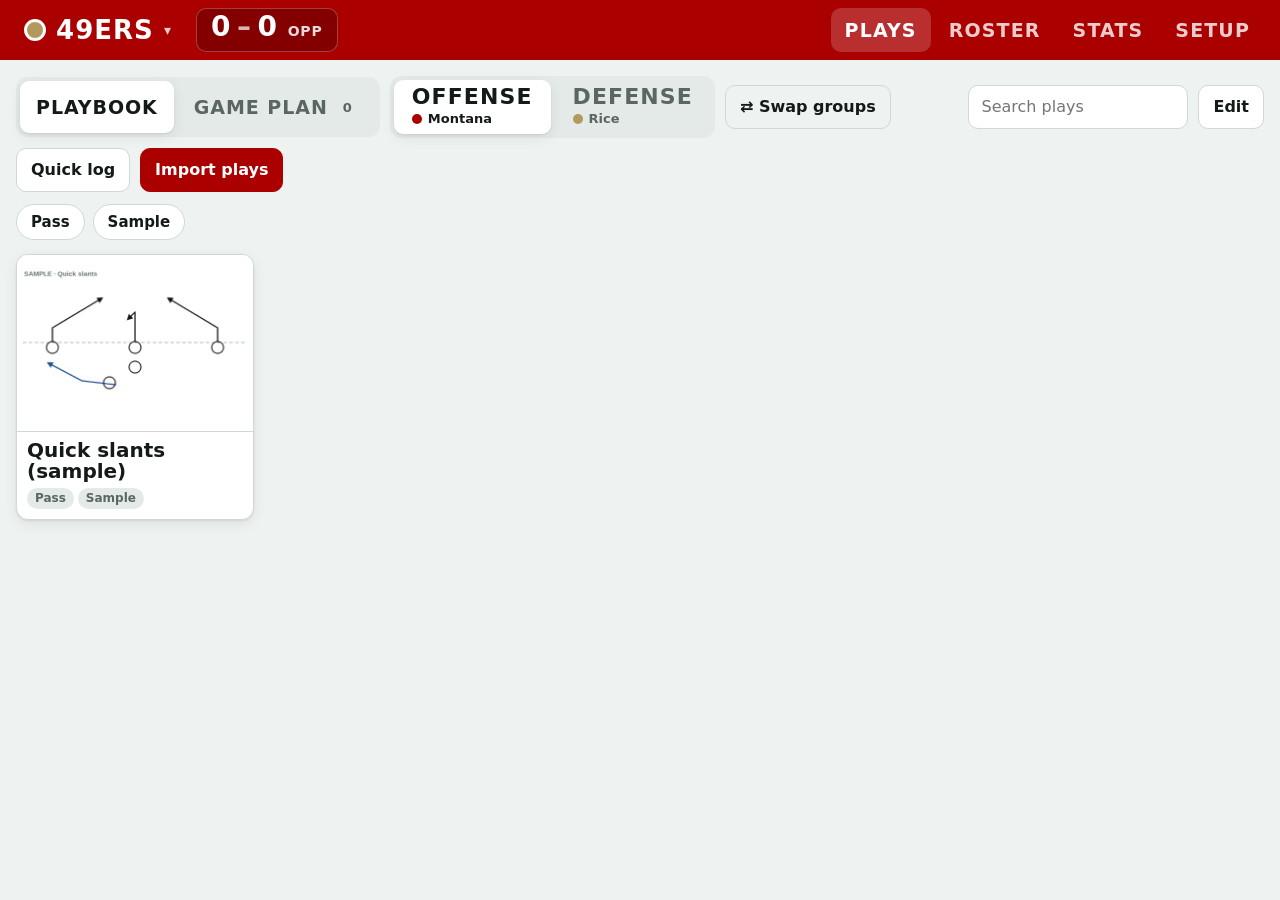
==== index.html @ 00a30e11 "Add files via upload" ====
<!doctype html>
<html lang="en">
<head>
<meta charset="utf-8">
<meta name="viewport" content="width=device-width,initial-scale=1,viewport-fit=cover,user-scalable=no">
<meta name="apple-mobile-web-app-capable" content="yes">
<meta name="mobile-web-app-capable" content="yes">
<meta name="apple-mobile-web-app-status-bar-style" content="black-translucent">
<meta name="apple-mobile-web-app-title" content="Huddle">
<meta name="theme-color" content="#8f1426">
<link rel="manifest" href="manifest.webmanifest">
<link rel="apple-touch-icon" href="icons/icon-180.png">
<title>Huddle Playbook</title>
<link rel="stylesheet" href="app.css">
</head>
<body>
<div id="app">
  <header class="topbar">
    <button type="button" class="brand" data-act="teams" aria-label="Switch team"><span class="brand-mark" aria-hidden="true"></span><span id="teamName">49ers</span><span class="caret" aria-hidden="true">▾</span></button>
    <button type="button" class="scorebox" id="scorebox" data-act="score" aria-label="Score"></button>
    <nav class="tabs" aria-label="Sections">
      <button class="tab" data-act="nav" data-view="library">Plays</button>
      <button class="tab" data-act="nav" data-view="roster">Roster</button>
      <button class="tab" data-act="nav" data-view="stats">Stats</button>
      <button class="tab" data-act="nav" data-view="setup">Setup</button>
    </nav>
  </header>
  <div id="banner" class="banner" hidden></div>
  <main id="views">
    <section id="view-library" class="view"></section>
    <section id="view-play" class="view view-full" hidden></section>
    <section id="view-edit" class="view view-full" hidden></section>
    <section id="view-roster" class="view" hidden></section>
    <section id="view-stats" class="view" hidden></section>
    <section id="view-setup" class="view" hidden></section>
  </main>
</div>
<div id="sheet" class="sheet" hidden><div class="sheet-card" id="sheetCard"></div></div>
<div id="toast" class="toast" hidden></div>
<input type="file" id="fileInput" hidden>
<script src="vendor/jszip.min.js"></script>
<script src="vendor/pdf.min.js"></script>
<script src="app.js"></script>
</body>
</html>
---- app.css ----
/* Layout: one-screen sideline app. Team-red top bar, turf-tinted neutral ground,
   white "whiteboard" stage for plays, gold reserved for the LOG action. */
@font-face { font-family: 'Barlow Condensed'; font-weight: 600; font-display: swap; src: url(fonts/bc-600.woff2) format('woff2'); }
@font-face { font-family: 'Barlow Condensed'; font-weight: 700; font-display: swap; src: url(fonts/bc-700.woff2) format('woff2'); }
@font-face { font-family: 'Barlow Condensed'; font-weight: 800; font-display: swap; src: url(fonts/bc-800.woff2) format('woff2'); }

:root {
  --bg: #eef2f0;
  --surface: #ffffff;
  --surface-2: #e4eae7;
  --ink: #141a18;
  --muted: #5a6662;
  --line: #cfd8d4;
  --brand: #8f1426;
  --on-brand: #ffffff;
  --gold: #c9a458;
  --on-gold: #1d1606;
  --select: #1f6fe0;
  --danger: #b3261e;
  --ok: #1f7a3f;
  --shadow: 0 1px 2px rgba(10, 20, 15, .08), 0 4px 14px rgba(10, 20, 15, .07);
  --display: 'Barlow Condensed', 'Arial Narrow', 'Roboto Condensed', system-ui, sans-serif;
  --body: -apple-system, BlinkMacSystemFont, 'Segoe UI', Roboto, system-ui, sans-serif;
  --tk: 56px;
  color-scheme: light;
}
@media (prefers-color-scheme: dark) {
  :root:not([data-theme="light"]) {
    --bg: #0f1412; --surface: #1a211e; --surface-2: #252e2a; --ink: #eef3f0; --muted: #9eaba6;
    --line: #34403b; --brand: #c2334a; --on-brand: #ffffff; --gold: #d6b36b; --on-gold: #1d1606;
    --select: #5aa0ff; --danger: #ff6b5e; --ok: #4cc27a;
    --shadow: 0 1px 2px rgba(0,0,0,.4), 0 4px 14px rgba(0,0,0,.3);
    color-scheme: dark;
  }
}
:root[data-theme="dark"] {
  --bg: #0f1412; --surface: #1a211e; --surface-2: #252e2a; --ink: #eef3f0; --muted: #9eaba6;
  --line: #34403b; --brand: #c2334a; --on-brand: #ffffff; --gold: #d6b36b; --on-gold: #1d1606;
  --select: #5aa0ff; --danger: #ff6b5e; --ok: #4cc27a;
  --shadow: 0 1px 2px rgba(0,0,0,.4), 0 4px 14px rgba(0,0,0,.3);
  color-scheme: dark;
}

/* group colors: used on the white stage and on discs, so they are fixed values */
.g-red   { --gc: #a3142b; --gc-ink: #fff; }
.g-gold  { --gc: #c9a458; --gc-ink: #1d1606; }
.g-blue  { --gc: #1d4f91; --gc-ink: #fff; }
.g-green { --gc: #1f6b3a; --gc-ink: #fff; }
.g-black { --gc: #1c1c1c; --gc-ink: #fff; }
.g-orange{ --gc: #d9641c; --gc-ink: #fff; }

* { box-sizing: border-box; }
html, body { height: 100%; }
body {
  margin: 0; background: var(--bg); color: var(--ink);
  font: 16px/1.4 var(--body);
  -webkit-user-select: none; user-select: none;
  -webkit-tap-highlight-color: transparent;
  overscroll-behavior: none;
}
input, textarea, select { font: inherit; color: inherit; -webkit-user-select: text; user-select: text; }
img { -webkit-user-drag: none; -webkit-touch-callout: none; max-width: 100%; }
button { font: inherit; color: inherit; cursor: pointer; }
:focus-visible { outline: 3px solid var(--select); outline-offset: 2px; }
h1, h2, h3, h4 { font-family: var(--display); margin: 0; letter-spacing: .01em; text-wrap: balance; }

#app {
  height: 100%; display: flex; flex-direction: column;
  padding-left: env(safe-area-inset-left, 0px); padding-right: env(safe-area-inset-right, 0px);
}

/* top bar */
.topbar {
  display: flex; align-items: center; gap: 16px; flex-wrap: wrap;
  padding: calc(8px + env(safe-area-inset-top, 0px)) 16px 8px;
  background: var(--brand); color: var(--on-brand);
}
.brand { display: flex; align-items: center; gap: 10px; font: 800 26px/1 var(--display); letter-spacing: .04em; text-transform: uppercase; }
.brand-mark { width: 22px; height: 22px; border-radius: 50%; background: var(--gold); border: 3px solid #fff; }
.tabs { display: flex; gap: 4px; margin-left: auto; }
.tab {
  border: 0; background: transparent; color: inherit; opacity: .8;
  font: 700 19px/1 var(--display); letter-spacing: .06em; text-transform: uppercase;
  padding: 10px 14px; border-radius: 10px; min-height: 44px;
}
.tab.on { background: rgba(255,255,255,.18); opacity: 1; }
.banner { background: var(--gold); color: var(--on-gold); padding: 8px 16px; font-weight: 600; }

main { flex: 1; min-height: 0; position: relative; }
.view { position: absolute; inset: 0; overflow: auto; padding: 16px 16px calc(24px + env(safe-area-inset-bottom, 0px)); -webkit-overflow-scrolling: touch; }
.view-full { display: flex; flex-direction: column; overflow: hidden; padding: 0; }
.view[hidden] { display: none !important; }

/* buttons & controls */
.btn {
  display: inline-flex; align-items: center; justify-content: center; gap: 6px;
  min-height: 44px; padding: 0 14px; border-radius: 10px;
  border: 1px solid var(--line); background: var(--surface); color: var(--ink);
  font-weight: 600; white-space: nowrap;
}
.btn:active { transform: translateY(1px); }
.btn.primary { background: var(--brand); border-color: var(--brand); color: var(--on-brand); }
.btn.ghost { background: transparent; }
.btn.danger { color: var(--danger); border-color: color-mix(in srgb, var(--danger) 40%, var(--line)); }
.btn.armed { background: var(--danger); color: #fff; border-color: var(--danger); }
.btn.small { min-height: 34px; padding: 0 10px; font-size: 14px; }
.btn.log {
  min-height: 64px; min-width: 150px; border: 0; border-radius: 14px;
  background: var(--gold); color: var(--on-gold);
  font: 800 32px/1 var(--display); letter-spacing: .08em;
  box-shadow: var(--shadow);
}
.spacer { flex: 1; }
.seg { display: inline-flex; background: var(--surface-2); border-radius: 12px; padding: 4px; gap: 4px; }
.seg button { border: 0; background: transparent; border-radius: 9px; padding: 6px 14px; min-height: 40px; font-weight: 600; color: var(--muted); }
.seg button.on { background: var(--surface); color: var(--ink); box-shadow: var(--shadow); }
.seg-side button { display: flex; flex-direction: column; align-items: flex-start; padding: 6px 18px; min-height: 52px; }
.seg-side b { font: 800 22px/1 var(--display); letter-spacing: .05em; text-transform: uppercase; }
.seg-side small { display: inline-flex; align-items: center; gap: 6px; font-size: 13px; font-weight: 600; margin-top: 2px; }
.gdot::before { content: ''; width: 10px; height: 10px; border-radius: 50%; background: var(--gc); display: inline-block; }
input[type=text], input[type=search], input[type=date], input:not([type]), select {
  min-height: 44px; padding: 0 12px; border-radius: 10px; border: 1px solid var(--line);
  background: var(--surface); color: var(--ink);
}
.search { width: 220px; max-width: 100%; }
.muted { color: var(--muted); }
.label { font: 700 13px/1 var(--body); letter-spacing: .08em; text-transform: uppercase; color: var(--muted); }

/* library */
.lib-head { display: flex; flex-wrap: wrap; gap: 10px; align-items: center; margin-bottom: 12px; }
.tagbar { display: flex; flex-wrap: wrap; gap: 8px; margin-bottom: 14px; }
.tagchip {
  border: 1px solid var(--line); background: var(--surface); border-radius: 999px;
  padding: 0 14px; min-height: 36px; font-weight: 600; font-size: 15px;
}
.tagchip.on { background: var(--ink); color: var(--bg); border-color: var(--ink); }
.grid { display: grid; grid-template-columns: repeat(auto-fill, minmax(min(100%, 210px), 1fr)); gap: 14px; }
.card {
  display: flex; flex-direction: column; text-align: left; padding: 0; overflow: hidden;
  background: var(--surface); border: 1px solid var(--line); border-radius: 12px; box-shadow: var(--shadow);
}
.thumb { aspect-ratio: 4 / 3; background: #fff; display: flex; align-items: center; justify-content: center; border-bottom: 1px solid var(--line); max-width: 100%; }
.thumb img { width: 100%; height: 100%; object-fit: contain; }
.card-body { padding: 8px 10px 10px; display: flex; flex-direction: column; gap: 6px; }
.card-row { display: flex; align-items: flex-start; gap: 8px; }
.card-name { font: 700 20px/1.05 var(--display); flex: 1; min-width: 0; }
.called { font: 700 13px/1 var(--body); background: var(--surface-2); padding: 4px 7px; border-radius: 6px; font-variant-numeric: tabular-nums; }
.pills { display: flex; flex-wrap: wrap; gap: 4px; }
.pill { font-size: 12px; font-weight: 600; padding: 2px 8px; border-radius: 999px; background: var(--surface-2); color: var(--muted); }
.empty { padding: 48px 16px; text-align: center; display: grid; gap: 12px; justify-items: center; }
.empty h3 { font-size: 30px; }

/* play view */
.play-top { display: flex; align-items: center; gap: 10px; padding: 10px 16px; flex-wrap: wrap; border-bottom: 1px solid var(--line); background: var(--surface); }
.play-title { flex: 1; min-width: 180px; display: grid; gap: 4px; }
.play-title h2 { font-size: 30px; line-height: 1; }
.play-sub { font-size: 14px; color: var(--muted); font-weight: 600; }
.play-tools { display: flex; gap: 8px; flex-wrap: wrap; }
.hint { padding: 8px 16px; font-size: 15px; color: var(--muted); display: flex; gap: 10px; align-items: center; flex-wrap: wrap; min-height: 48px; }
.hint.active { color: var(--ink); background: color-mix(in srgb, var(--select) 12%, var(--bg)); }
.stage-wrap { flex: 1; min-height: 0; display: flex; align-items: center; justify-content: center; padding: 6px 16px 10px; }
.stage { position: relative; background: #fff; border-radius: 8px; box-shadow: var(--shadow); touch-action: none; max-width: 100%; }
.stage > img { width: 100%; height: 100%; display: block; pointer-events: none; border-radius: 8px; }
.token {
  position: absolute; transform: translate(-50%, -50%); z-index: 2;
  display: flex; flex-direction: column; align-items: center; touch-action: none; cursor: grab;
}
.token.dragging { z-index: 5; cursor: grabbing; }
.token.dragging .disc { transform: scale(1.12); }
.disc {
  position: relative; width: var(--tk); height: var(--tk); border-radius: 50%;
  display: grid; place-items: center; overflow: hidden;
  background: var(--gc, #444); color: var(--gc-ink, #fff);
  border: 3px solid #fff; box-shadow: 0 2px 6px rgba(0,0,0,.35);
  font: 800 calc(var(--tk) * .42)/1 var(--display); letter-spacing: .02em;
  transition: transform .12s;
}
.disc img { width: 100%; height: 100%; object-fit: cover; }
.tname {
  margin-top: 3px; padding: 2px 7px; border-radius: 6px; white-space: nowrap;
  background: rgba(15, 20, 18, .82); color: #fff; font: 700 calc(var(--tk) * .27)/1.1 var(--body);
}
.tpos {
  position: absolute; top: calc(var(--tk) * -.12); left: calc(50% + var(--tk) * .28);
  background: #fff; color: #111; border: 1.5px solid #111; border-radius: 5px;
  font: 800 12px/1 var(--display); padding: 2px 4px; letter-spacing: .04em;
}
.token.sel .disc { box-shadow: 0 0 0 4px var(--select), 0 2px 10px rgba(0,0,0,.4); }
.token.empty .disc { background: rgba(255,255,255,.75); color: #333; border: 3px dashed #555; font-size: calc(var(--tk) * .3); }
.token.spot .disc { background: #1c1c1c; color: #fff; font-size: calc(var(--tk) * .32); }
.token.spot.sel .disc { background: var(--select); }
.drop-hot .disc { box-shadow: 0 0 0 5px var(--gold), 0 2px 10px rgba(0,0,0,.4); }

.bench {
  display: flex; gap: 10px; align-items: center; overflow-x: auto;
  padding: 10px 16px calc(10px + env(safe-area-inset-bottom, 0px));
  border-top: 1px solid var(--line); background: var(--surface);
}
.bench-label { font: 700 16px/1 var(--display); letter-spacing: .06em; text-transform: uppercase; color: var(--muted); white-space: nowrap; }
.pchip {
  display: flex; align-items: center; gap: 8px; padding: 5px 12px 5px 5px; border-radius: 999px;
  border: 2px solid var(--line); background: var(--surface-2); white-space: nowrap; touch-action: none; flex: none;
}
.pchip .disc { --tk: 40px; border-width: 2px; }
.pchip.sel { border-color: var(--select); background: color-mix(in srgb, var(--select) 14%, var(--surface)); }
.pchip.out { opacity: .5; }
.pchip b { font-weight: 700; }
.snaps { font: 700 12px/1 var(--body); color: var(--muted); font-variant-numeric: tabular-nums; }
.ghost-chip { position: fixed; z-index: 100; pointer-events: none; transform: translate(-50%, -50%); }

/* edit view */
.edit-top { display: flex; align-items: center; gap: 10px; padding: 10px 16px; flex-wrap: wrap; border-bottom: 1px solid var(--line); background: var(--surface); }
.name-input { flex: 1; min-width: 200px; font: 700 24px/1 var(--display) !important; }
.edit-body { flex: 1; min-height: 0; display: grid; grid-template-columns: minmax(0, 1fr) 340px; }
.edit-col { display: flex; flex-direction: column; min-height: 0; min-width: 0; }
.edit-tools { display: flex; flex-wrap: wrap; gap: 8px; padding: 0 16px 12px; align-items: center; }
.edit-panel { border-left: 1px solid var(--line); background: var(--surface); overflow: auto; padding: 16px; display: grid; gap: 20px; align-content: start; }
.edit-panel section { display: grid; gap: 10px; }
.assign-row { display: grid; grid-template-columns: 56px 1fr; gap: 8px; align-items: center; }
.assign-row span { font: 700 18px/1 var(--display); }
.crop-box { position: absolute; border: 3px solid var(--select); background: rgba(31,111,224,.12); box-shadow: 0 0 0 9999px rgba(0,0,0,.35); z-index: 6; pointer-events: none; }
@media (max-width: 820px) {
  .edit-body { grid-template-columns: 1fr; overflow: auto; }
  .edit-col { min-height: 60vh; }
  .edit-panel { border-left: 0; border-top: 1px solid var(--line); }
}

/* sheets */
.sheet { position: fixed; inset: 0; z-index: 50; background: rgba(0,0,0,.45); display: flex; align-items: flex-end; justify-content: center; }
.sheet[hidden] { display: none; }
.sheet-card {
  background: var(--surface); color: var(--ink); width: min(1040px, 100%); max-height: 94%; overflow: auto;
  border-radius: 18px 18px 0 0; padding: 18px 20px calc(18px + env(safe-area-inset-bottom, 0px));
  display: grid; gap: 14px; box-shadow: 0 -6px 30px rgba(0,0,0,.25);
}
.sheet-head { display: flex; align-items: baseline; gap: 12px; flex-wrap: wrap; }
.sheet-head h3 { font-size: 30px; }
.sheet-foot { display: flex; gap: 10px; justify-content: flex-end; flex-wrap: wrap; position: sticky; bottom: calc(-18px - env(safe-area-inset-bottom, 0px)); background: var(--surface); padding-block: 10px; }
.sheet-foot .btn { min-height: 56px; font-size: 18px; padding: 0 24px; }

/* log sheet */
.log-rows { display: grid; gap: 8px; }
.log-row { display: grid; grid-template-columns: 8.5rem repeat(var(--n), minmax(0, 1fr)); gap: 8px; align-items: stretch; }
.log-label { font: 800 21px/1 var(--display); letter-spacing: .04em; text-transform: uppercase; display: flex; align-items: center; }
.kid {
  min-height: 60px; border-radius: 12px; border: 2px solid var(--line); background: var(--surface-2);
  display: flex; align-items: center; gap: 8px; padding: 6px 8px; font-weight: 700; text-align: left; min-width: 0;
}
.kid .disc { --tk: 40px; border-width: 2px; flex: none; }
.kid .kname { overflow: hidden; text-overflow: ellipsis; white-space: nowrap; }
.kid.on { background: var(--brand); border-color: var(--brand); color: var(--on-brand); }
.results { display: flex; flex-wrap: wrap; gap: 8px; align-items: center; }
.results .tagchip { min-height: 48px; font-size: 16px; padding: 0 18px; }
@media (max-width: 640px) {
  .log-row { grid-template-columns: 5.5rem repeat(var(--n), minmax(0, 1fr)); gap: 5px; }
  .log-label { font-size: 16px; }
  .kid { justify-content: center; padding: 4px; }
  .kid .kname { display: none; }
}

/* import */
.opt-grid { display: grid; grid-template-columns: repeat(auto-fit, minmax(min(100%, 240px), 1fr)); gap: 12px; }
.opt { text-align: left; padding: 16px; border-radius: 14px; border: 1px solid var(--line); background: var(--surface-2); display: grid; gap: 6px; align-content: start; }
.opt b { font: 800 22px/1 var(--display); letter-spacing: .03em; }
.opt span { color: var(--muted); font-size: 14px; }
.imp-list { display: grid; gap: 8px; }
.imp-row { display: grid; grid-template-columns: 34px 120px minmax(0,1fr) auto; gap: 10px; align-items: center; padding: 6px; border-radius: 10px; border: 1px solid var(--line); }
.imp-row img { width: 120px; height: 80px; object-fit: contain; background: #fff; border-radius: 6px; border: 1px solid var(--line); }
.imp-row input[type=checkbox] { width: 26px; height: 26px; }
.imp-row.off { opacity: .45; }
.imp-name { width: 100%; }
@media (max-width: 640px) { .imp-row { grid-template-columns: 30px 80px minmax(0,1fr); } .imp-row img { width: 80px; height: 56px; } .imp-row select { grid-column: 3; } }

/* roster / stats / setup pages */
.page { max-width: 1100px; margin: 0 auto; display: grid; gap: 20px; }
.page-head { display: flex; align-items: center; gap: 12px; flex-wrap: wrap; }
.page-head h2 { font-size: 34px; }
.panel { background: var(--surface); border: 1px solid var(--line); border-radius: 14px; padding: 16px; display: grid; gap: 12px; min-width: 0; }
.panel h3 { font-size: 24px; }
.two { display: grid; grid-template-columns: repeat(auto-fit, minmax(min(100%, 420px), 1fr)); gap: 16px; }
.group-head { display: flex; gap: 8px; align-items: center; flex-wrap: wrap; }
.group-head input { flex: 1; min-width: 120px; font: 700 22px/1 var(--display); }
.prow { display: grid; grid-template-columns: 52px minmax(0,1fr) 64px auto; gap: 8px; align-items: center; }
.prow .disc { --tk: 48px; border-width: 2px; cursor: pointer; }
.prow input { width: 100%; min-width: 0; }
.prow-actions { display: flex; gap: 6px; }
.prow.is-out .disc { opacity: .45; }
.row-wrap { display: flex; gap: 8px; flex-wrap: wrap; align-items: center; }
.table-wrap { overflow-x: auto; }
table { border-collapse: collapse; width: 100%; font-variant-numeric: tabular-nums; }
th, td { padding: 8px 10px; border-bottom: 1px solid var(--line); text-align: center; white-space: nowrap; }
th { font: 700 14px/1.1 var(--display); letter-spacing: .06em; text-transform: uppercase; color: var(--muted); }
th:first-child, td:first-child { text-align: left; position: sticky; left: 0; background: var(--surface); }
td.zero { color: var(--line); }
td.hi { font-weight: 800; }
.who { display: flex; align-items: center; gap: 8px; }
.who .disc { --tk: 30px; border-width: 2px; }
.loglist { display: grid; gap: 6px; }
.logitem { display: grid; grid-template-columns: 56px 34px minmax(0,1fr) auto; gap: 10px; align-items: center; padding: 8px 0; border-bottom: 1px solid var(--line); }
.side-badge { font: 800 14px/1 var(--display); padding: 4px 6px; border-radius: 5px; background: var(--surface-2); text-align: center; }
.field { display: grid; gap: 6px; }
.help { font-size: 15px; color: var(--muted); max-width: 70ch; line-height: 1.5; }
.help ol { padding-left: 1.2em; margin: 6px 0; }

.toast {
  position: fixed; left: 50%; bottom: calc(24px + env(safe-area-inset-bottom, 0px)); transform: translateX(-50%);
  z-index: 80; background: var(--ink); color: var(--bg); padding: 10px 12px 10px 18px; border-radius: 12px;
  display: flex; gap: 12px; align-items: center; font-weight: 600; box-shadow: var(--shadow); max-width: calc(100% - 32px);
}
.toast[hidden] { display: none; }
.toast button { background: transparent; border: 1px solid currentColor; color: inherit; border-radius: 8px; padding: 6px 12px; font-weight: 700; }

@media (max-width: 700px) {
  .tabs { margin-left: 0; width: 100%; justify-content: space-between; }
  .tab { font-size: 17px; padding: 8px 10px; }
  .play-title h2 { font-size: 24px; }
  .btn.log { min-width: 110px; font-size: 26px; min-height: 56px; }
  .search { width: 100%; }
}
@media (prefers-reduced-motion: reduce) { * { transition: none !important; } }

/* team settings */
.swatch-input { width: 64px; height: 44px; padding: 2px; border-radius: 10px; border: 1px solid var(--line); background: var(--surface); }
.presets { display: flex; flex-wrap: wrap; gap: 8px; }
.preset { display: inline-flex; align-items: center; gap: 6px; min-height: 40px; padding: 0 12px 0 8px; border-radius: 999px; border: 1px solid var(--line); background: var(--surface); font-weight: 600; font-size: 14px; }
.pswatch { width: 16px; height: 16px; border-radius: 50%; border: 1px solid rgba(0,0,0,.2); }
.small-log { min-height: 44px !important; min-width: 80px !important; font-size: 22px !important; }

/* flip + marker */
.btn.toggled { background: var(--ink); color: var(--bg); border-color: var(--ink); }
.btn:disabled { opacity: .4; }
.stage.flipped > img { transform: scaleX(-1); }
.ink { position: absolute; inset: 0; width: 100%; height: 100%; z-index: 1; pointer-events: none; overflow: visible; }
.ink-hit { fill: none; stroke: transparent; stroke-width: 28; vector-effect: non-scaling-stroke; stroke-linecap: round; }
.stage.drawing { cursor: crosshair; }
.stage.drawing .token { pointer-events: none; opacity: .85; }
.stage.erasing .ink { pointer-events: auto; }
.stage.erasing .ink-hit { pointer-events: stroke; cursor: pointer; }
.inkbar { display: flex; flex-wrap: wrap; gap: 8px; align-items: center; width: 100%; }
.inkc { width: 40px; height: 40px; border-radius: 50%; border: 3px solid var(--surface); box-shadow: 0 0 0 1px var(--line); }
.inkc.on { box-shadow: 0 0 0 3px var(--ink); }
.imp-note { font-size: 13px; font-weight: 600; color: var(--danger); }

/* positions & lineup mode */
.seg-wrap { flex-wrap: wrap; }
.prow { grid-template-rows: auto; }
.prefs { grid-column: 2 / -1; display: flex; flex-wrap: wrap; gap: 6px; align-items: center; margin-top: -2px; }
.prefs .sep { width: 10px; }
.posc { min-width: 40px; min-height: 34px; border-radius: 8px; border: 1px solid var(--line); background: var(--surface-2); font: 700 16px/1 var(--display); letter-spacing: .04em; }
.posc.on { background: var(--brand); color: var(--on-brand); border-color: var(--brand); }
.team-row { display: grid; grid-template-columns: auto minmax(0,1fr) auto; gap: 12px; align-items: center; padding: 10px 12px; border: 1px solid var(--line); border-radius: 12px; }
.team-row.cur { border-color: var(--brand); box-shadow: 0 0 0 2px var(--brand) inset; }
.team-row b { font: 700 22px/1 var(--display); }
.brand { background: transparent; border: 0; color: inherit; padding: 6px 8px; border-radius: 10px; min-height: 44px; }
.brand:hover, .brand:active { background: rgba(255,255,255,.14); }
.brand .caret { font-size: 14px; opacity: .8; }
.banner { display: flex; gap: 10px; align-items: center; flex-wrap: wrap; }
.banner .btn { min-height: 36px; }
[hidden] { display: none !important; }

/* game plan */
.seg-book button { font: 800 19px/1 var(--display); letter-spacing: .05em; text-transform: uppercase; padding: 6px 16px; min-height: 52px; display: inline-flex; align-items: center; gap: 8px; }
.seg-book .count { font: 700 13px/1 var(--body); background: var(--surface-2); color: var(--muted); padding: 3px 7px; border-radius: 999px; }
.seg-book button.on .count { background: var(--brand); color: var(--on-brand); }
.thumb { position: relative; }
.check {
  position: absolute; top: 8px; right: 8px; width: 34px; height: 34px; border-radius: 50%;
  display: grid; place-items: center; font: 800 20px/1 var(--body);
  background: rgba(255,255,255,.9); border: 2px solid #7a8580; color: transparent;
}
.card.in-plan { border-color: var(--brand); box-shadow: 0 0 0 2px var(--brand); }
.card.picking:not(.in-plan) { opacity: .7; }
.pick-hint { margin: -4px 0 12px; border-radius: 10px; }
.disc { border-width: max(2px, calc(var(--tk) * .05)); }
.tpos { top: calc(var(--tk) * -.18); left: calc(50% + var(--tk) * .22); font-size: 11px; }

/* QB throwers */
.disc.qb { border-color: #ffd400 !important; box-shadow: 0 0 0 2px #111, 0 2px 6px rgba(0,0,0,.35); }
.tqb { position: absolute; bottom: calc(var(--tk) * -.16); left: 50%; transform: translateX(-50%); background: #ffd400; color: #111; border: 1.5px solid #111; border-radius: 5px; font: 800 11px/1 var(--display); padding: 2px 4px; letter-spacing: .05em; }
.qbtoggle.on { background: #ffd400; color: #111; border-color: #111; }

/* score */
.scorebox {
  display: inline-flex; align-items: baseline; gap: 6px; min-height: 44px; padding: 4px 14px; border-radius: 10px;
  background: rgba(0,0,0,.22); color: inherit; border: 1px solid rgba(255,255,255,.25);
  font: 800 28px/1 var(--display); font-variant-numeric: tabular-nums; letter-spacing: .02em; align-self: center;
}
.scorebox .dash { opacity: .7; font-weight: 600; }
.scorebox .opp { font: 700 14px/1 var(--display); letter-spacing: .06em; text-transform: uppercase; opacity: .85; margin-left: 4px; max-width: 9em; overflow: hidden; text-overflow: ellipsis; white-space: nowrap; }
.score-grid { display: grid; grid-template-columns: 1fr 1fr; gap: 14px; }
.score-col { display: grid; gap: 10px; justify-items: center; padding: 14px; border: 1px solid var(--line); border-radius: 14px; background: var(--surface-2); min-width: 0; }
.score-name { font: 800 24px/1 var(--display); text-transform: uppercase; letter-spacing: .04em; min-height: 44px; display: flex; align-items: center; }
.score-name-input { font: 800 22px/1 var(--display) !important; text-align: center; width: 100%; max-width: 260px; text-transform: uppercase; }
.score-big { font: 800 96px/1 var(--display); font-variant-numeric: tabular-nums; }
.score-btns { display: grid; grid-template-columns: repeat(4, minmax(0, 1fr)); gap: 8px; width: 100%; }
.score-add { min-height: 64px; font: 800 28px/1 var(--display); padding: 0; }
.score-fix { display: flex; gap: 8px; }
@media (max-width: 640px) { .score-grid { grid-template-columns: 1fr; } .score-big { font-size: 64px; } }
.pts { margin-left: 6px; font: 800 13px/1 var(--display); padding: 2px 5px; border-radius: 5px; background: var(--brand); color: var(--on-brand); }
.pts.them { background: var(--muted); color: var(--bg); }
.tagchip.on .pts { background: var(--bg); color: var(--ink); }

/* prev / next play */
#view-play .stage-wrap { position: relative; padding-inline: 68px; }
.navarrow {
  position: absolute; top: 50%; transform: translateY(-50%); z-index: 8;
  width: 56px; height: 88px; border-radius: 14px; border: 1px solid var(--line);
  background: var(--surface); color: var(--ink); box-shadow: var(--shadow);
  font: 800 48px/1 var(--display); display: grid; place-items: center; padding: 0 0 6px;
}
.navarrow.prev { left: 6px; } .navarrow.next { right: 6px; }
.navarrow:disabled { opacity: .25; }
.navpos { position: absolute; bottom: 0; left: 50%; transform: translateX(-50%); font: 700 12px/1 var(--body); color: var(--muted); letter-spacing: .04em; text-transform: uppercase; white-space: nowrap; }
@media (max-width: 640px) { #view-play .stage-wrap { padding-inline: 44px; } .navarrow { width: 36px; height: 64px; font-size: 34px; } }

/* playbook edit mode */
.editbar { display: flex; flex-wrap: wrap; gap: 8px; align-items: center; padding: 10px 12px; margin: -4px 0 12px; border-radius: 12px; background: color-mix(in srgb, var(--select) 12%, var(--surface)); border: 1px solid color-mix(in srgb, var(--select) 35%, var(--line)); position: sticky; top: 0; z-index: 5; }
.editcount { font: 800 20px/1 var(--display); letter-spacing: .03em; }
.card.selected { border-color: var(--select); box-shadow: 0 0 0 3px var(--select); opacity: 1 !important; }
.card.selected .check { background: var(--select); border-color: var(--select); color: #fff; }
.card.picking:not(.selected) { opacity: .8; }
.gp-badge { position: absolute; left: 8px; top: 8px; background: var(--brand); color: var(--on-brand); font: 800 12px/1 var(--display); letter-spacing: .06em; text-transform: uppercase; padding: 4px 7px; border-radius: 6px; }

/* reorder plays */
.card { position: relative; touch-action: pan-y; }
.card.lifted { opacity: .35; }
.drag-ghost { position: fixed; z-index: 90; pointer-events: none; transform: rotate(-2deg) scale(1.03); box-shadow: 0 14px 34px rgba(0,0,0,.3); opacity: .95; margin: 0; }
#grid.reordering .card:not(.lifted) { transition: transform .12s; }
.card.drop-before::before, .card.drop-after::after {
  content: ''; position: absolute; top: 4px; bottom: 4px; width: 5px; border-radius: 3px; background: var(--select); z-index: 3;
}
.card.drop-before::before { left: 0; } .card.drop-after::after { right: 0; }
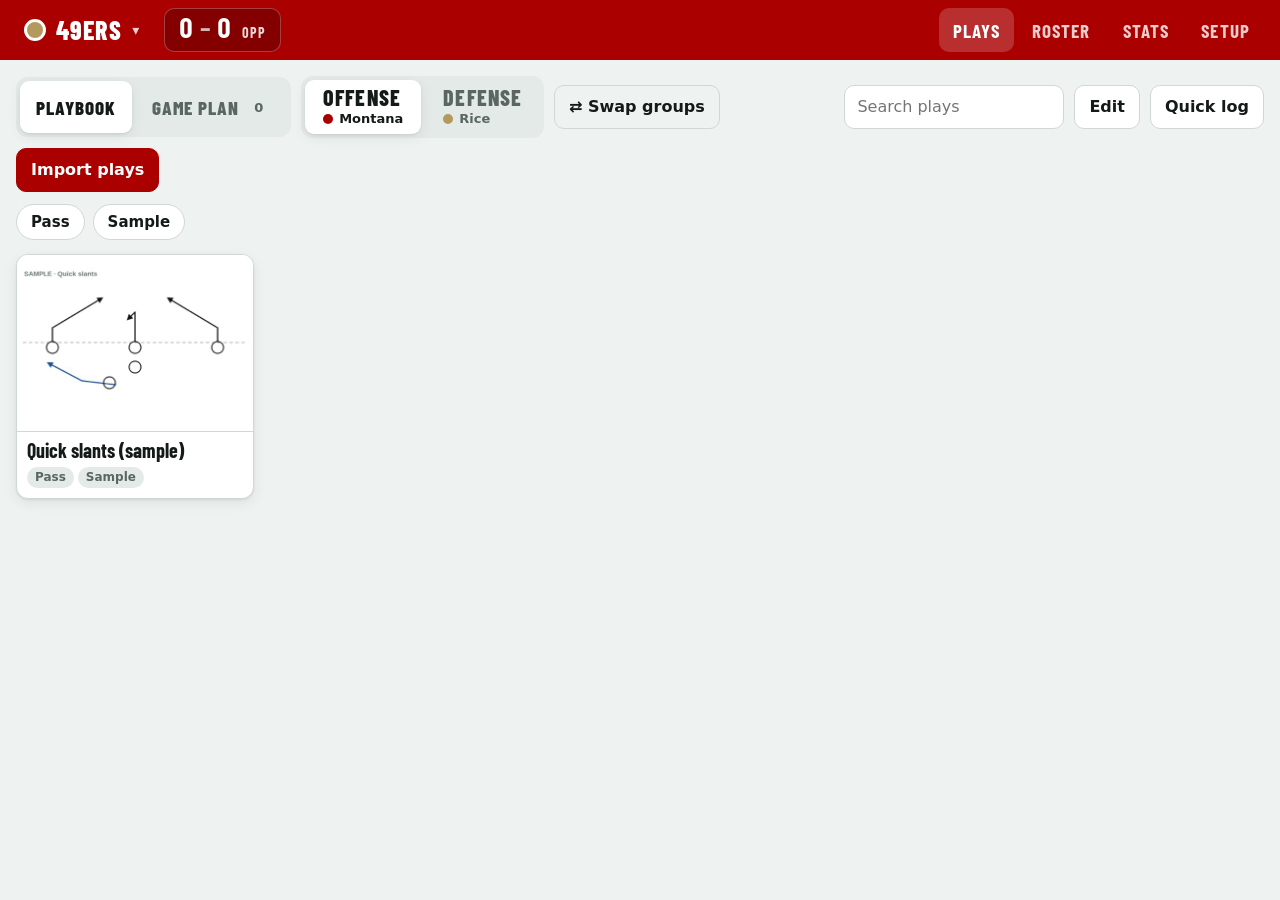
==== commit 39a959cc: "Add files via upload" ====
--- a/index.html
+++ b/index.html
@@ -9,7 +9,7 @@
 <meta name="apple-mobile-web-app-title" content="Huddle">
 <meta name="theme-color" content="#8f1426">
 <link rel="manifest" href="manifest.webmanifest">
-<link rel="apple-touch-icon" href="icons/icon-180.png">
+<link rel="apple-touch-icon" href="icon-180.png">
 <title>Huddle Playbook</title>
 <link rel="stylesheet" href="app.css">
 </head>
@@ -38,8 +38,8 @@
 <div id="sheet" class="sheet" hidden><div class="sheet-card" id="sheetCard"></div></div>
 <div id="toast" class="toast" hidden></div>
 <input type="file" id="fileInput" hidden>
-<script src="vendor/jszip.min.js"></script>
-<script src="vendor/pdf.min.js"></script>
+<script src="jszip.min.js"></script>
+<script src="pdf.min.js"></script>
 <script src="app.js"></script>
 </body>
 </html>
--- a/app.css
+++ b/app.css
@@ -1,8 +1,8 @@
 /* Layout: one-screen sideline app. Team-red top bar, turf-tinted neutral ground,
    white "whiteboard" stage for plays, gold reserved for the LOG action. */
-@font-face { font-family: 'Barlow Condensed'; font-weight: 600; font-display: swap; src: url(fonts/bc-600.woff2) format('woff2'); }
-@font-face { font-family: 'Barlow Condensed'; font-weight: 700; font-display: swap; src: url(fonts/bc-700.woff2) format('woff2'); }
-@font-face { font-family: 'Barlow Condensed'; font-weight: 800; font-display: swap; src: url(fonts/bc-800.woff2) format('woff2'); }
+@font-face { font-family: 'Barlow Condensed'; font-weight: 600; font-display: swap; src: url(bc-600.woff2) format('woff2'); }
+@font-face { font-family: 'Barlow Condensed'; font-weight: 700; font-display: swap; src: url(bc-700.woff2) format('woff2'); }
+@font-face { font-family: 'Barlow Condensed'; font-weight: 800; font-display: swap; src: url(bc-800.woff2) format('woff2'); }
 
 :root {
   --bg: #eef2f0;
@@ -430,3 +430,18 @@
   content: ''; position: absolute; top: 4px; bottom: 4px; width: 5px; border-radius: 3px; background: var(--select); z-index: 3;
 }
 .card.drop-before::before { left: 0; } .card.drop-after::after { right: 0; }
+
+/* full-screen play */
+body.fullplay .topbar, body.fullplay #banner, body.fullplay .play-top, body.fullplay #hint, body.fullplay .bench { display: none !important; }
+body.fullplay #view-play .stage-wrap { padding: calc(4px + env(safe-area-inset-top, 0px)) 52px 4px; }
+body.fullplay .navarrow { width: 44px; height: 72px; font-size: 38px; }
+body.fullplay .navpos { display: none; }
+.fullbar {
+  display: flex; flex-wrap: wrap; gap: 8px; align-items: center;
+  padding: 8px 12px calc(8px + env(safe-area-inset-bottom, 0px)); background: var(--surface); border-top: 1px solid var(--line);
+}
+.fullbar[hidden] { display: none; }
+.fb-exit { min-width: 48px; font-size: 20px; }
+.fb-title { font: 700 18px/1 var(--display); max-width: 18ch; overflow: hidden; text-overflow: ellipsis; white-space: nowrap; color: var(--muted); }
+.fullbar .btn.log { min-height: 52px; min-width: 120px; font-size: 26px; }
+@media (max-width: 700px) { .fb-title { display: none; } }
